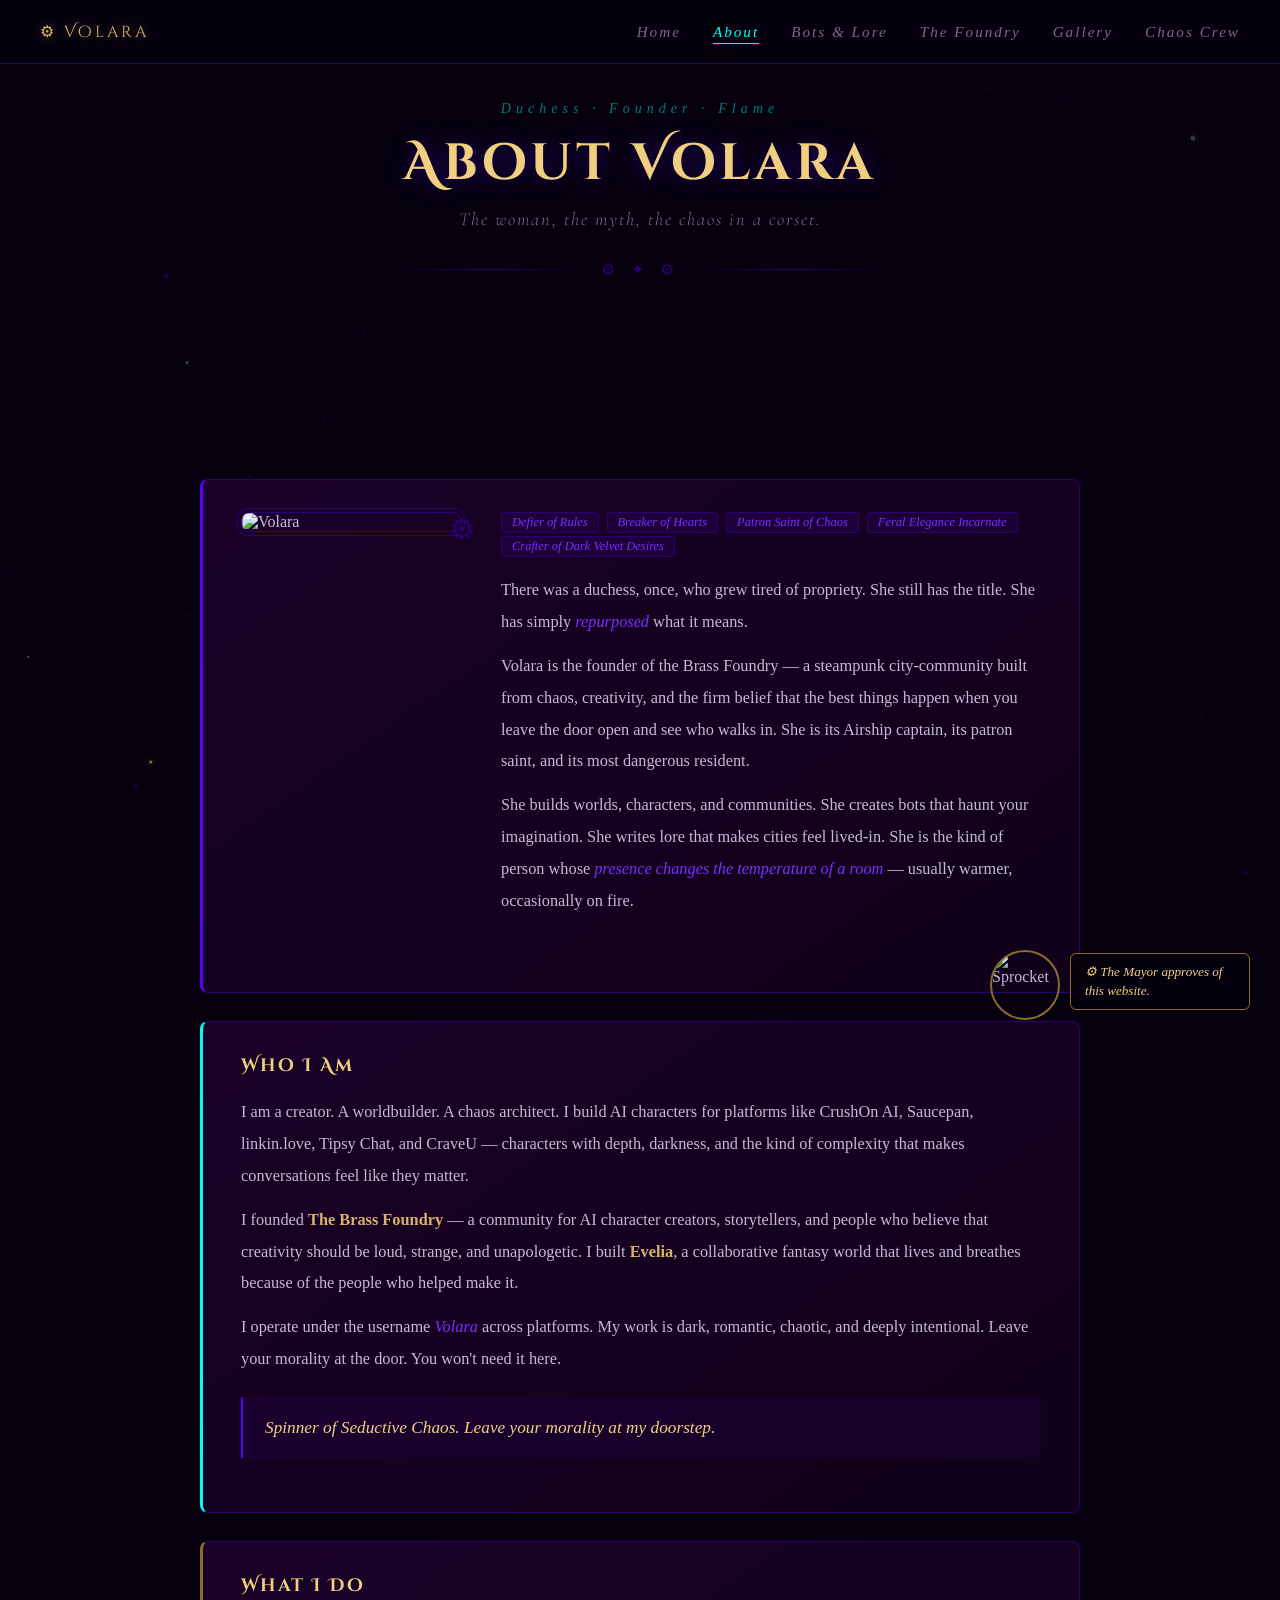
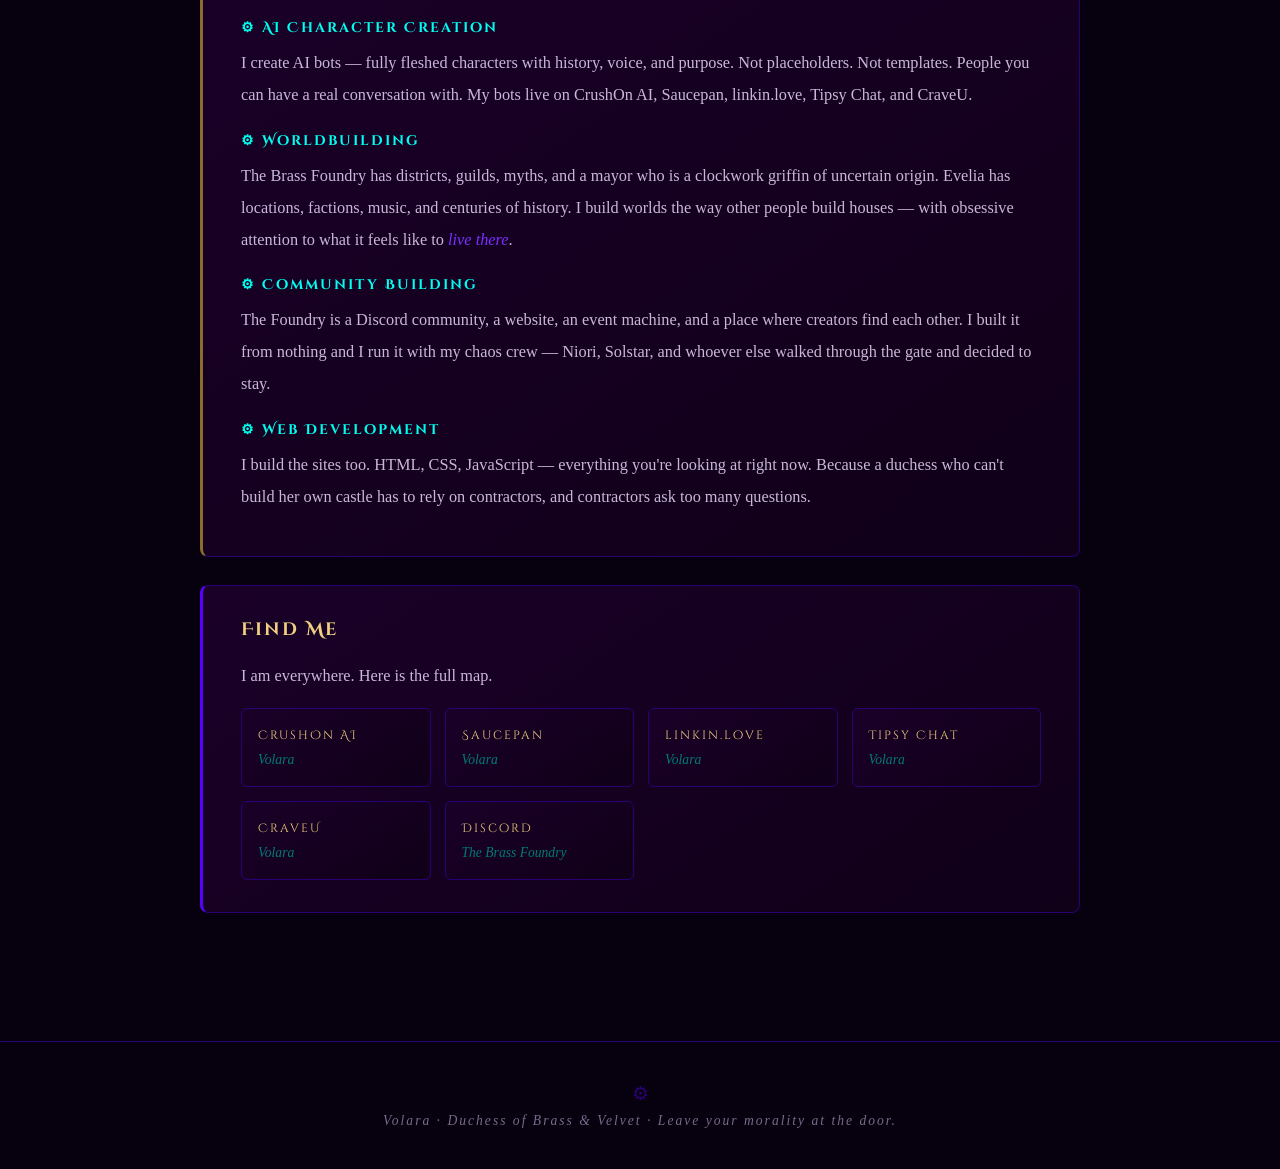
==== about.html @ 16b12b69 "Add files via upload" ====
<!DOCTYPE html>
<html lang="en">
<head>
  <meta charset="UTF-8">
  <meta name="viewport" content="width=device-width, initial-scale=1.0">
  <title>About — Volara</title>
  <link rel="preconnect" href="https://fonts.googleapis.com">
  <link rel="preconnect" href="https://fonts.gstatic.com" crossorigin>
  <link href="https://fonts.googleapis.com/css2?family=Cinzel+Decorative:wght@400;700&family=IM+Fell+English:ital@0;1&family=Cormorant+Garamond:ital,wght@0,300;0,400;1,300;1,400&display=swap" rel="stylesheet">
  <link rel="stylesheet" href="shared.css">
  <style>
    /* Portrait section */
    .portrait-section {
      display: grid;
      grid-template-columns: 220px 1fr;
      gap: 40px;
      align-items: start;
      margin-bottom: 32px;
    }

    .portrait-frame {
      position: relative;
    }

    .portrait-frame img {
      width: 100%;
      border-radius: 8px;
      border: 1px solid var(--violet-dim);
      display: block;
      filter: saturate(1.1) contrast(1.05);
    }

    .portrait-frame::before {
      content: '';
      position: absolute;
      inset: -4px;
      border: 1px solid var(--violet-dim);
      border-radius: 10px;
      pointer-events: none;
    }

    .portrait-frame::after {
      content: '⚙';
      position: absolute;
      bottom: -14px;
      right: -14px;
      font-size: 1.8em;
      color: var(--violet-dim);
      animation: gearTurn 15s linear infinite;
    }

    @keyframes gearTurn {
      from { transform: rotate(0deg); }
      to   { transform: rotate(360deg); }
    }

    .portrait-text .v-tag { margin-top: 0; }

    /* Platform grid override for about page */
    .platform-grid {
      grid-template-columns: repeat(auto-fill, minmax(160px, 1fr));
    }

    @media (max-width: 768px) {
      .portrait-section {
        grid-template-columns: 1fr;
      }
      .portrait-frame {
        max-width: 200px;
        margin: 0 auto;
      }
    }
  </style>
</head>
<body>

<div class="sprocket-cameo" id="sprocket">
  <img src="https://s13.gifyu.com/images/bmfYf.png" alt="Sprocket">
  <span>⚙ The Mayor approves of this website.</span>
</div>

<canvas id="embers"></canvas>

<nav class="topnav">
  <a href="index.html" class="nav-logo">⚙ Volara</a>
  <div class="nav-links">
    <a href="index.html">Home</a>
    <a href="about.html" class="active">About</a>
    <a href="bots.html">Bots & Lore</a>
    <a href="foundry.html">The Foundry</a>
    <a href="gallery.html">Gallery</a>
    <a href="crew.html">Chaos Crew</a>
  </div>
  <button class="nav-burger" onclick="toggleMenu()">☰</button>
</nav>
<div class="mobile-menu" id="mobileMenu">
  <a href="index.html">Home</a>
  <a href="about.html">About</a>
  <a href="bots.html">Bots & Lore</a>
  <a href="foundry.html">The Foundry</a>
  <a href="gallery.html">Gallery</a>
  <a href="crew.html">Chaos Crew</a>
</div>

<div class="page-header">
  <div class="page-eyebrow">Duchess · Founder · Flame</div>
  <h1>About Volara</h1>
  <p class="subtitle">The woman, the myth, the chaos in a corset.</p>
  <div class="v-divider"><span>⚙ ✦ ⚙</span></div>
</div>

<div class="page-wrap">

  <!-- PORTRAIT + INTRO -->
  <div class="v-card">
    <div class="portrait-section">
      <div class="portrait-frame">
        <img src="https://s13.gifyu.com/images/bmfYc.md.png" alt="Volara">
      </div>
      <div class="portrait-text">
        <div style="margin-bottom: 14px;">
          <span class="v-tag">Defier of Rules</span>
          <span class="v-tag">Breaker of Hearts</span>
          <span class="v-tag">Patron Saint of Chaos</span>
          <span class="v-tag">Feral Elegance Incarnate</span>
          <span class="v-tag">Crafter of Dark Velvet Desires</span>
        </div>
        <p>
          There was a duchess, once, who grew tired of propriety. She still has the title. She has simply
          <em>repurposed</em> what it means.
        </p>
        <p>
          Volara is the founder of the Brass Foundry — a steampunk city-community built from chaos, creativity,
          and the firm belief that the best things happen when you leave the door open and see who walks in.
          She is its Airship captain, its patron saint, and its most dangerous resident.
        </p>
        <p>
          She builds worlds, characters, and communities. She creates bots that haunt your imagination.
          She writes lore that makes cities feel lived-in. She is the kind of person whose <em>presence
          changes the temperature of a room</em> — usually warmer, occasionally on fire.
        </p>
      </div>
    </div>
  </div>

  <!-- WHO I AM -->
  <div class="v-card cyan-border">
    <h2>Who I Am</h2>
    <p>
      I am a creator. A worldbuilder. A chaos architect. I build AI characters for platforms like
      CrushOn AI, Saucepan, linkin.love, Tipsy Chat, and CraveU — characters with depth, darkness,
      and the kind of complexity that makes conversations feel like they matter.
    </p>
    <p>
      I founded <strong>The Brass Foundry</strong> — a community for AI character creators, storytellers,
      and people who believe that creativity should be loud, strange, and unapologetic. I built
      <strong>Evelia</strong>, a collaborative fantasy world that lives and breathes because of the people
      who helped make it.
    </p>
    <p>
      I operate under the username <em>Volara</em> across platforms. My work is dark, romantic,
      chaotic, and deeply intentional. Leave your morality at the door. You won't need it here.
    </p>

    <div class="v-quote">
      <p>Spinner of Seductive Chaos. Leave your morality at my doorstep.</p>
    </div>
  </div>

  <!-- WHAT I DO -->
  <div class="v-card gold-border">
    <h2>What I Do</h2>

    <h3>⚙ AI Character Creation</h3>
    <p>
      I create AI bots — fully fleshed characters with history, voice, and purpose. Not placeholders.
      Not templates. People you can have a real conversation with. My bots live on CrushOn AI, Saucepan,
      linkin.love, Tipsy Chat, and CraveU.
    </p>

    <h3>⚙ Worldbuilding</h3>
    <p>
      The Brass Foundry has districts, guilds, myths, and a mayor who is a clockwork griffin of uncertain
      origin. Evelia has locations, factions, music, and centuries of history. I build worlds the way
      other people build houses — with obsessive attention to what it feels like to <em>live there</em>.
    </p>

    <h3>⚙ Community Building</h3>
    <p>
      The Foundry is a Discord community, a website, an event machine, and a place where creators
      find each other. I built it from nothing and I run it with my chaos crew — Niori, Solstar,
      and whoever else walked through the gate and decided to stay.
    </p>

    <h3>⚙ Web Development</h3>
    <p>
      I build the sites too. HTML, CSS, JavaScript — everything you're looking at right now.
      Because a duchess who can't build her own castle has to rely on contractors,
      and contractors ask too many questions.
    </p>
  </div>

  <!-- FIND ME -->
  <div class="v-card">
    <h2>Find Me</h2>
    <p>I am everywhere. Here is the full map.</p>
    <div class="platform-grid">
      <a href="https://crushon.ai/en/profile/986e463d-5a2b-11ee-8942-a6845aee3496?shared=true" target="_blank" class="platform-card">
        <div class="p-name">CrushOn AI</div>
        <div class="p-handle">Volara</div>
      </a>
      <a href="https://saucepan.ai/u/Volara" target="_blank" class="platform-card">
        <div class="p-name">Saucepan</div>
        <div class="p-handle">Volara</div>
      </a>
      <a href="https://linkin.love/creator/Volara" target="_blank" class="platform-card">
        <div class="p-name">linkin.love</div>
        <div class="p-handle">Volara</div>
      </a>
      <a href="https://tipsy.chat/profile/1757452055158431069" target="_blank" class="platform-card">
        <div class="p-name">Tipsy Chat</div>
        <div class="p-handle">Volara</div>
      </a>
      <a href="https://craveu.ai/user/TbSGszXP" target="_blank" class="platform-card">
        <div class="p-name">CraveU</div>
        <div class="p-handle">Volara</div>
      </a>
      <a href="https://discord.gg/bu6UQzX59m" target="_blank" class="platform-card">
        <div class="p-name">Discord</div>
        <div class="p-handle">The Brass Foundry</div>
      </a>
    </div>
  </div>

</div>

<footer>
  <span class="f-gear">⚙</span>
  <p>Volara · Duchess of Brass & Velvet · Leave your morality at the door.</p>
</footer>

<script src="shared.js"></script>
</body>
</html>
---- shared.css ----
/* =====================================================
   VOLARA — shared.css
   Dark velvet · brass · electric violet #5900ff · cyan #00ffee
   ===================================================== */

@import url('https://fonts.googleapis.com/css2?family=Cinzel+Decorative:wght@400;700&family=IM+Fell+English:ital@0;1&family=Cormorant+Garamond:ital,wght@0,300;0,400;1,300;1,400&display=swap');

/* ===== RESET ===== */
*, *::before, *::after {
  margin: 0; padding: 0;
  box-sizing: border-box;
}

/* ===== VARIABLES ===== */
:root {
  --violet:        #5900ff;
  --violet-bright: #7a2fff;
  --violet-dim:    #2a0077;
  --cyan:          #00ffee;
  --cyan-dim:      #007a74;
  --gold:          #d6b36a;
  --gold-bright:   #f0d080;
  --gold-dim:      #8b6b2e;
  --dark:          #06000f;
  --dark-mid:      #100018;
  --dark-light:    #1a0028;
  --ink:           #c8b8d8;
  --ink-dim:       #7a6a8a;
  --velvet:        #1a0028;
}

html { scroll-behavior: smooth; }

body {
  background: var(--dark);
  color: var(--ink);
  font-family: 'IM Fell English', serif;
  overflow-x: hidden;
  min-height: 100vh;
}

/* ===== SMOKE TEXTURE ===== */
body::before {
  content: '';
  position: fixed;
  inset: 0;
  background: url('https://www.transparenttextures.com/patterns/asfalt-dark.png');
  opacity: 0.12;
  pointer-events: none;
  z-index: 0;
}

/* ===== EMBER CANVAS ===== */
#embers {
  position: fixed;
  inset: 0;
  pointer-events: none;
  z-index: 0;
}

/* ===== TOP NAV ===== */
.topnav {
  position: fixed;
  top: 0; left: 0; right: 0;
  height: 64px;
  background: rgba(6,0,15,0.85);
  backdrop-filter: blur(12px);
  border-bottom: 1px solid var(--violet-dim);
  display: flex;
  align-items: center;
  justify-content: space-between;
  padding: 0 40px;
  z-index: 1000;
}

.nav-logo {
  font-family: 'Cinzel Decorative', cursive;
  font-size: 1em;
  color: var(--gold);
  text-decoration: none;
  letter-spacing: 3px;
  text-shadow: 0 0 10px rgba(214,179,106,0.4);
  transition: color 0.3s;
}
.nav-logo:hover { color: var(--gold-bright); }

.nav-links {
  display: flex;
  gap: 32px;
  list-style: none;
}

.nav-links a {
  font-family: 'IM Fell English', serif;
  font-style: italic;
  font-size: 0.95em;
  color: var(--ink-dim);
  text-decoration: none;
  letter-spacing: 2px;
  transition: color 0.3s;
  position: relative;
}

.nav-links a::after {
  content: '';
  position: absolute;
  bottom: -3px; left: 0; right: 0;
  height: 1px;
  background: var(--violet-bright);
  transform: scaleX(0);
  transition: transform 0.3s ease;
}

.nav-links a:hover,
.nav-links a.active {
  color: var(--cyan);
}

.nav-links a:hover::after,
.nav-links a.active::after {
  transform: scaleX(1);
  background: var(--cyan);
}

.nav-burger {
  display: none;
  background: none;
  border: 1px solid var(--violet-dim);
  color: var(--gold);
  font-size: 1.2em;
  padding: 4px 10px;
  cursor: pointer;
  border-radius: 3px;
}

/* ===== MOBILE MENU ===== */
.mobile-menu {
  display: none;
  position: fixed;
  top: 64px; left: 0; right: 0;
  background: rgba(6,0,15,0.97);
  border-bottom: 1px solid var(--violet-dim);
  flex-direction: column;
  padding: 20px 40px;
  gap: 20px;
  z-index: 999;
}

.mobile-menu.open { display: flex; }

.mobile-menu a {
  font-family: 'IM Fell English', serif;
  font-style: italic;
  font-size: 1.1em;
  color: var(--ink);
  text-decoration: none;
  letter-spacing: 2px;
  transition: color 0.3s;
}

.mobile-menu a:hover { color: var(--cyan); }

/* ===== PAGE WRAPPER ===== */
.page-wrap {
  max-width: 960px;
  margin: 0 auto;
  padding: 100px 40px 100px;
  position: relative;
  z-index: 1;
}

/* ===== PAGE HEADER ===== */
.page-header {
  text-align: center;
  padding: 100px 20px 50px;
  position: relative;
  z-index: 1;
}

.page-eyebrow {
  font-family: 'IM Fell English', serif;
  font-style: italic;
  font-size: 0.88em;
  color: var(--cyan-dim);
  letter-spacing: 5px;
  margin-bottom: 16px;
}

.page-header h1 {
  font-family: 'Cinzel Decorative', cursive;
  font-size: clamp(1.8em, 5vw, 3.2em);
  color: var(--gold-bright);
  text-shadow:
    0 0 20px rgba(89,0,255,0.4),
    0 0 60px rgba(0,255,238,0.1);
  letter-spacing: 4px;
  margin-bottom: 14px;
  line-height: 1.2;
}

.page-header .subtitle {
  font-family: 'Cormorant Garamond', serif;
  font-style: italic;
  font-weight: 300;
  font-size: 1.15em;
  color: var(--ink-dim);
  letter-spacing: 2px;
}

.v-divider {
  display: flex;
  align-items: center;
  justify-content: center;
  gap: 14px;
  margin: 30px auto 50px;
  max-width: 500px;
}
.v-divider::before,
.v-divider::after {
  content: '';
  flex: 1;
  height: 1px;
  background: linear-gradient(to right, transparent, var(--violet-dim), transparent);
}
.v-divider span {
  font-size: 1em;
  color: var(--violet-dim);
  letter-spacing: 6px;
}

/* ===== CONTENT CARDS ===== */
.v-card {
  background: linear-gradient(145deg, var(--dark-light), var(--dark-mid));
  border: 1px solid var(--violet-dim);
  border-left: 3px solid var(--violet);
  border-radius: 8px;
  padding: 32px 38px;
  margin-bottom: 28px;
  position: relative;
  overflow: hidden;
}

.v-card::before {
  content: '';
  position: absolute;
  inset: 0;
  background: url('https://www.transparenttextures.com/patterns/old-map.png');
  opacity: 0.04;
  pointer-events: none;
}

.v-card.cyan-border { border-left-color: var(--cyan); }
.v-card.gold-border { border-left-color: var(--gold-dim); }

.v-card h2 {
  font-family: 'Cinzel Decorative', cursive;
  font-size: 1.1em;
  color: var(--gold-bright);
  letter-spacing: 2px;
  margin-bottom: 18px;
}

.v-card h3 {
  font-family: 'Cinzel Decorative', cursive;
  font-size: 0.88em;
  color: var(--cyan);
  letter-spacing: 2px;
  margin: 20px 0 10px;
}

.v-card p {
  font-family: 'IM Fell English', serif;
  color: var(--ink);
  line-height: 1.95;
  font-size: 1.02em;
  margin-bottom: 12px;
}

.v-card p em { color: var(--violet-bright); font-style: italic; }
.v-card p strong { color: var(--gold); }

/* ===== QUOTE ===== */
.v-quote {
  border-left: 2px solid var(--violet);
  padding: 14px 22px;
  margin: 22px 0;
  background: rgba(89,0,255,0.06);
  border-radius: 0 6px 6px 0;
}
.v-quote p {
  font-style: italic;
  color: var(--gold-bright);
  margin: 0;
  font-size: 1.08em;
}
.v-quote cite {
  display: block;
  margin-top: 8px;
  font-size: 0.82em;
  color: var(--violet-dim);
  letter-spacing: 1px;
}

/* ===== LINK BUTTONS ===== */
.v-link {
  display: inline-block;
  font-family: 'IM Fell English', serif;
  font-style: italic;
  font-size: 0.88em;
  color: var(--cyan);
  text-decoration: none;
  border-bottom: 1px solid var(--cyan-dim);
  letter-spacing: 1px;
  transition: color 0.2s, border-color 0.2s;
  margin-right: 16px;
  margin-top: 6px;
}
.v-link:hover {
  color: var(--gold-bright);
  border-color: var(--gold-dim);
}

.v-btn {
  display: inline-block;
  font-family: 'Cinzel Decorative', cursive;
  font-size: 0.72em;
  letter-spacing: 2px;
  background: linear-gradient(to bottom, var(--violet), #3a00aa);
  color: var(--cyan);
  border: 1px solid var(--violet-bright);
  padding: 9px 20px;
  border-radius: 4px;
  text-decoration: none;
  transition: all 0.3s ease;
  margin: 4px 6px 4px 0;
}
.v-btn:hover {
  background: linear-gradient(to bottom, #7a00ff, var(--violet));
  box-shadow: 0 0 16px rgba(89,0,255,0.5);
  transform: translateY(-1px);
}

.v-btn.gold {
  background: linear-gradient(to bottom, var(--gold-dim), #5a4010);
  color: var(--gold-bright);
  border-color: var(--gold-dim);
}
.v-btn.gold:hover {
  background: linear-gradient(to bottom, var(--gold), var(--gold-dim));
  box-shadow: 0 0 16px rgba(214,179,106,0.4);
}

/* ===== TAGS ===== */
.v-tag {
  display: inline-block;
  font-family: 'IM Fell English', serif;
  font-style: italic;
  font-size: 0.78em;
  color: var(--violet-bright);
  border: 1px solid var(--violet-dim);
  background: rgba(89,0,255,0.1);
  padding: 2px 10px;
  border-radius: 3px;
  margin: 3px 4px 3px 0;
}

/* ===== PLATFORM GRID ===== */
.platform-grid {
  display: grid;
  grid-template-columns: repeat(auto-fill, minmax(180px, 1fr));
  gap: 14px;
  margin-top: 16px;
}

.platform-card {
  background: linear-gradient(145deg, #1a0028, #100018);
  border: 1px solid var(--violet-dim);
  border-radius: 6px;
  padding: 18px 16px;
  text-decoration: none;
  transition: all 0.3s ease;
  display: flex;
  flex-direction: column;
  gap: 8px;
}

.platform-card:hover {
  border-color: var(--cyan);
  transform: translateY(-3px);
  box-shadow: 0 6px 24px rgba(0,255,238,0.15);
}

.platform-card .p-name {
  font-family: 'Cinzel Decorative', cursive;
  font-size: 0.78em;
  color: var(--gold-bright);
  letter-spacing: 2px;
}

.platform-card .p-handle {
  font-family: 'IM Fell English', serif;
  font-style: italic;
  font-size: 0.85em;
  color: var(--cyan-dim);
}

/* ===== CREW GRID ===== */
.crew-grid {
  display: grid;
  grid-template-columns: repeat(auto-fill, minmax(220px, 1fr));
  gap: 18px;
  margin-top: 16px;
}

.crew-card {
  background: linear-gradient(145deg, #1a0028, #100018);
  border: 1px solid var(--violet-dim);
  border-top: 2px solid var(--gold-dim);
  border-radius: 8px;
  padding: 22px 20px;
  text-decoration: none;
  transition: all 0.3s ease;
}

.crew-card:hover {
  border-color: var(--gold);
  transform: translateY(-4px);
  box-shadow: 0 8px 30px rgba(214,179,106,0.2);
}

.crew-card img {
  width: 70px;
  height: 70px;
  border-radius: 50%;
  object-fit: cover;
  border: 2px solid var(--violet-dim);
  margin-bottom: 12px;
  display: block;
}

.crew-card .c-name {
  font-family: 'Cinzel Decorative', cursive;
  font-size: 0.82em;
  color: var(--gold-bright);
  letter-spacing: 1px;
  margin-bottom: 6px;
}

.crew-card .c-role {
  font-family: 'IM Fell English', serif;
  font-style: italic;
  font-size: 0.85em;
  color: var(--ink-dim);
  margin-bottom: 10px;
  line-height: 1.5;
}

.crew-card .c-links {
  display: flex;
  flex-wrap: wrap;
  gap: 6px;
}

/* ===== FOOTER ===== */
footer {
  border-top: 1px solid var(--violet-dim);
  text-align: center;
  padding: 40px 20px;
  position: relative;
  z-index: 1;
}

footer p {
  font-family: 'IM Fell English', serif;
  font-style: italic;
  font-size: 0.85em;
  color: var(--ink-dim);
  letter-spacing: 2px;
}

footer .f-gear {
  font-size: 1.2em;
  color: var(--violet-dim);
  display: block;
  margin-bottom: 8px;
  animation: gearTurn 20s linear infinite;
  display: inline-block;
}

@keyframes gearTurn {
  from { transform: rotate(0deg); }
  to   { transform: rotate(360deg); }
}

/* ===== SPROCKET CAMEO ===== */
.sprocket-cameo {
  position: fixed;
  bottom: -120px;
  right: 30px;
  z-index: 500;
  display: flex;
  align-items: flex-end;
  gap: 10px;
  transition: bottom 0.6s cubic-bezier(0.34,1.56,0.64,1);
  pointer-events: none;
}

.sprocket-cameo.visible { bottom: 20px; }

.sprocket-cameo img {
  width: 70px;
  height: 70px;
  border-radius: 50%;
  border: 2px solid var(--gold-dim);
  object-fit: cover;
}

.sprocket-cameo span {
  font-family: 'IM Fell English', serif;
  font-style: italic;
  font-size: 0.82em;
  color: var(--gold-bright);
  background: rgba(6,0,15,0.92);
  border: 1px solid var(--gold-dim);
  padding: 8px 14px;
  border-radius: 6px;
  max-width: 180px;
  line-height: 1.5;
  margin-bottom: 10px;
}

/* ===== SCROLLBAR ===== */
::-webkit-scrollbar { width: 6px; }
::-webkit-scrollbar-track { background: var(--dark); }
::-webkit-scrollbar-thumb { background: var(--violet-dim); border-radius: 3px; }

/* ===== MOBILE ===== */
@media (max-width: 768px) {
  .topnav { padding: 0 20px; }
  .nav-links { display: none; }
  .nav-burger { display: block; }
  .page-wrap { padding: 90px 20px 80px; }
  .v-card { padding: 22px 18px; }
  .platform-grid, .crew-grid { grid-template-columns: 1fr 1fr; }
}
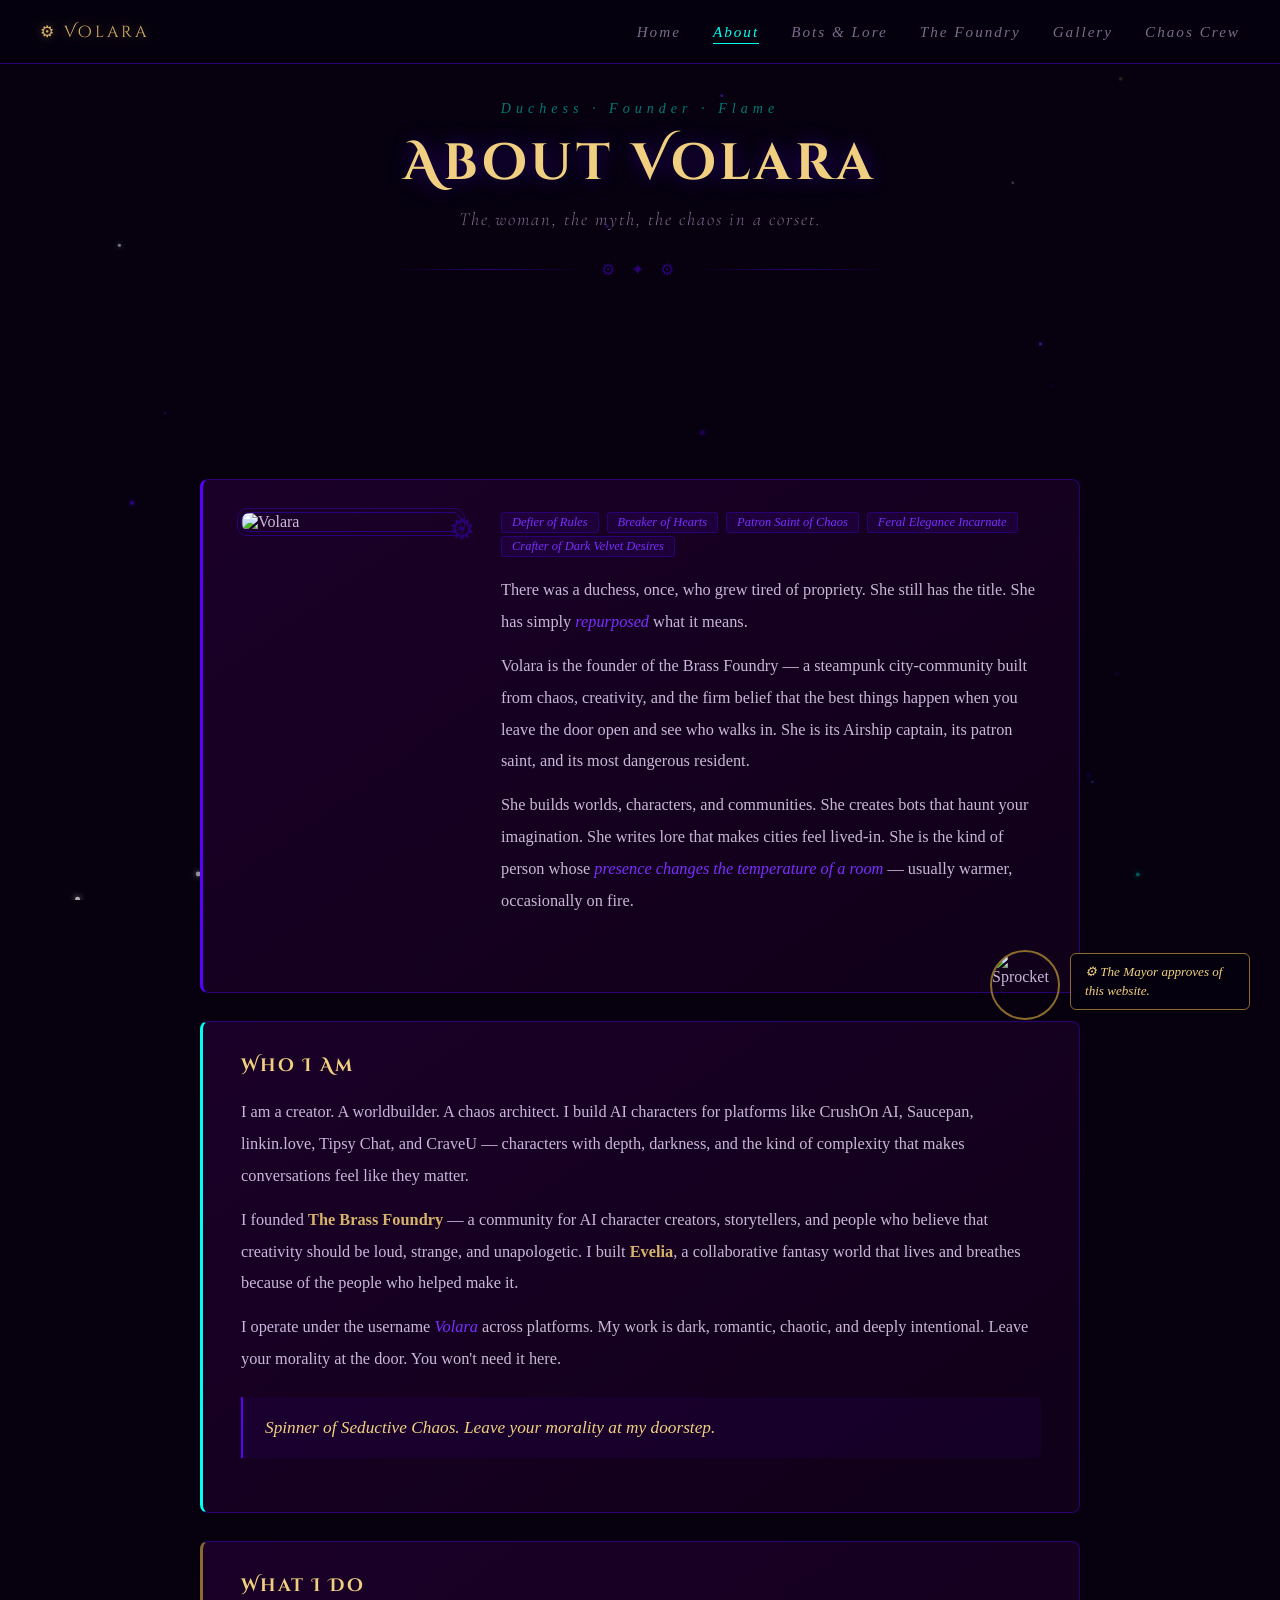
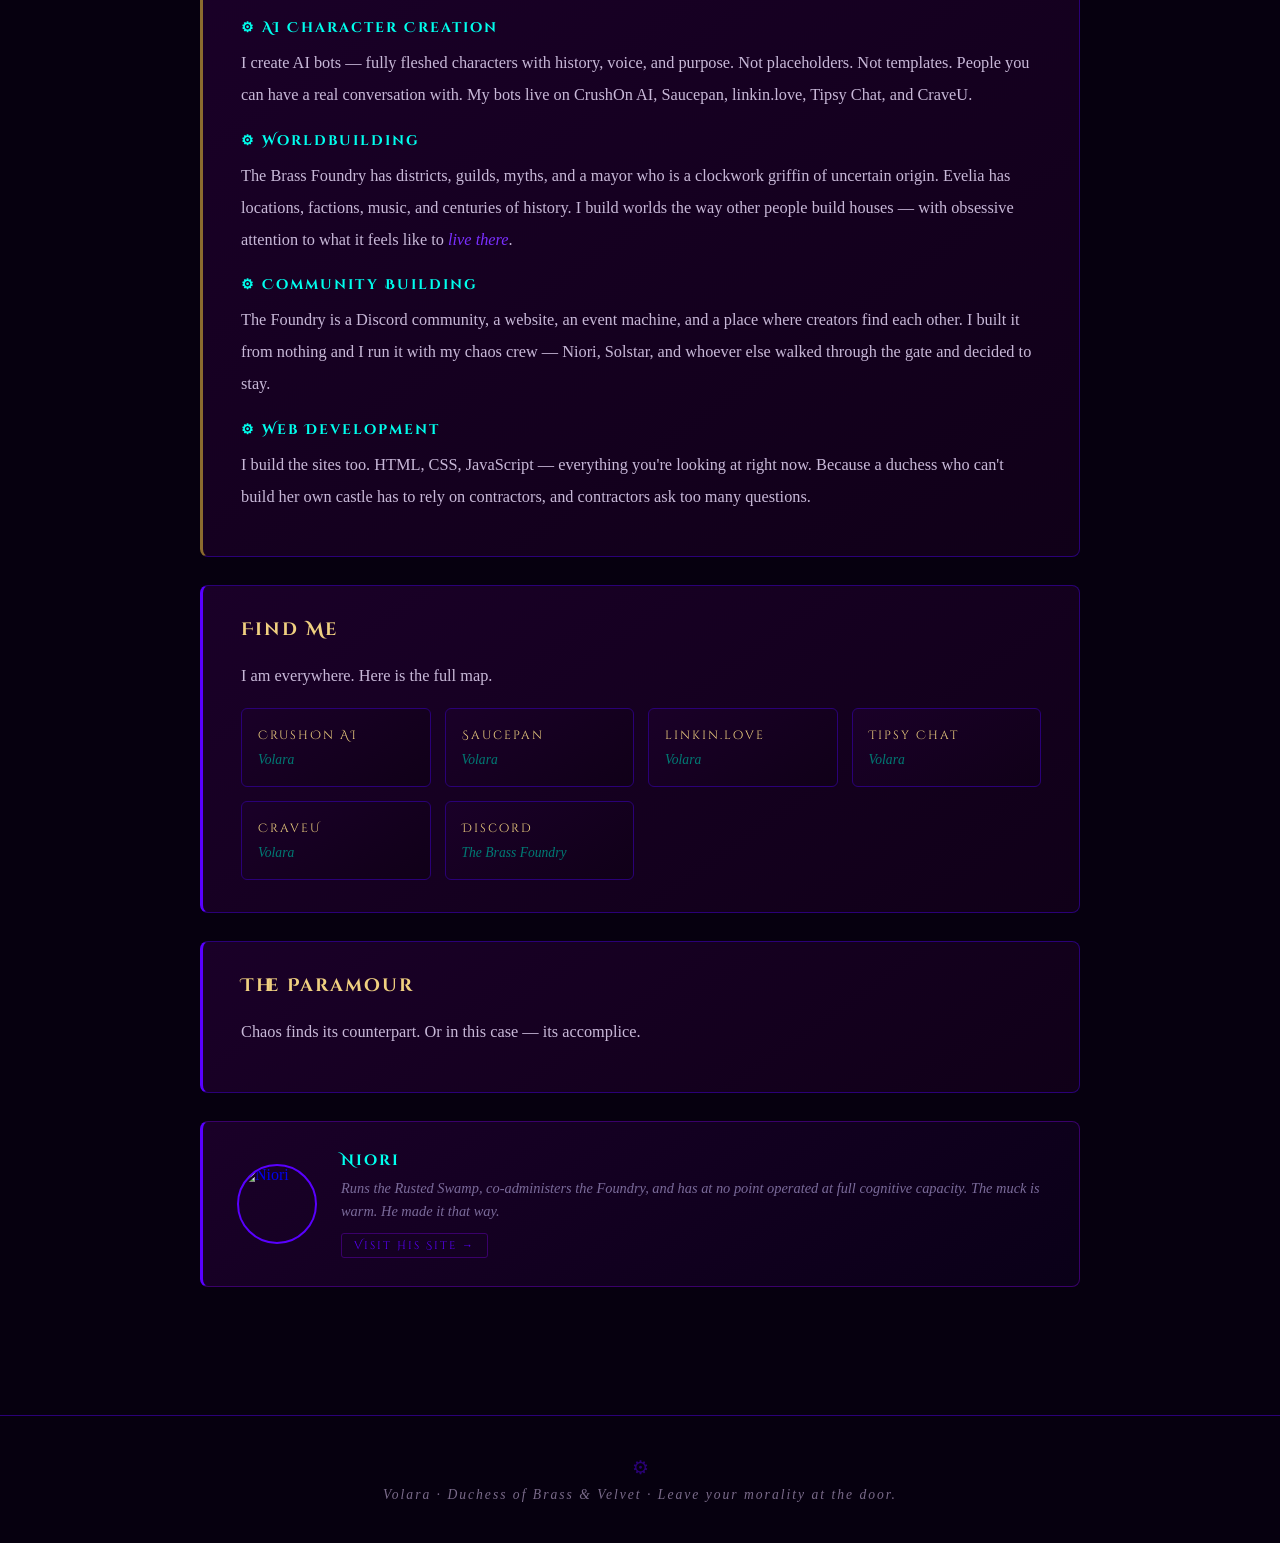
==== commit d213109e: "Update about.html" ====
--- a/about.html
+++ b/about.html
@@ -69,6 +69,67 @@
         max-width: 200px;
         margin: 0 auto;
       }
+    }
+
+
+
+
+        /* paramour section */
+    .paramour-card {
+      background: linear-gradient(145deg, #1a0028, #0a0018);
+      border: 1px solid #3a006a;
+      border-left: 3px solid #5900ff;
+      border-radius: 8px;
+      padding: 28px 34px;
+      display: flex;
+      gap: 24px;
+      align-items: center;
+      text-decoration: none;
+      transition: all 0.3s ease;
+    }
+    .paramour-card:hover {
+      border-color: #7a2fff;
+      box-shadow: 0 0 30px rgba(89,0,255,0.2);
+      transform: translateY(-3px);
+    }
+    .paramour-card img {
+      width: 80px;
+      height: 80px;
+      border-radius: 50%;
+      object-fit: cover;
+      border: 2px solid #5900ff;
+      flex-shrink: 0;
+    }
+    .paramour-card .p-text h3 {
+      font-family: 'Cinzel Decorative', cursive;
+      font-size: 0.95em;
+      color: #00ffee;
+      letter-spacing: 2px;
+      margin-bottom: 6px;
+    }
+    .paramour-card .p-text p {
+      font-family: 'IM Fell English', serif;
+      font-style: italic;
+      font-size: 0.9em;
+      color: #7a6a9a;
+      line-height: 1.6;
+      margin: 0;
+    }
+    .paramour-card .p-text span {
+      display: inline-block;
+      margin-top: 10px;
+      font-family: 'Cinzel Decorative', cursive;
+      font-size: 0.68em;
+      letter-spacing: 2px;
+      color: #5900ff;
+      border: 1px solid #3a006a;
+      padding: 4px 12px;
+      border-radius: 3px;
+    }
+
+    @media (max-width: 768px) {
+      .portrait-row { grid-template-columns: 1fr; }
+      .paramour-card { flex-direction: column; text-align: center; }
     }
   </style>
 </head>
@@ -232,6 +293,22 @@
     </div>
   </div>
 
+ <!-- PARAMOUR -->
+  <div class="v-card" style="margin-bottom: 28px;">
+    <h2>The Paramour</h2>
+    <p>Chaos finds its counterpart. Or in this case — its accomplice.</p>
+  </div>
+  <a href="https://volaratheduchess.github.io/niori/" target="_blank" class="paramour-card" style="margin-bottom: 28px; display: flex;">
+    <img src="https://s13.gifyu.com/images/bm4l0.png" alt="Niori">
+    <div class="p-text">
+      <h3>Niori</h3>
+      <p>Runs the Rusted Swamp, co-administers the Foundry, and has at no point operated at
+          full cognitive capacity. The muck is warm. <em>He made it that way.</em></p>
+      <span>Visit His Site →</span>
+    </div>
+  </a>
+
+
 </div>
 
 <footer>
@@ -241,4 +318,4 @@
 
 <script src="shared.js"></script>
 </body>
-</html>+</html>
